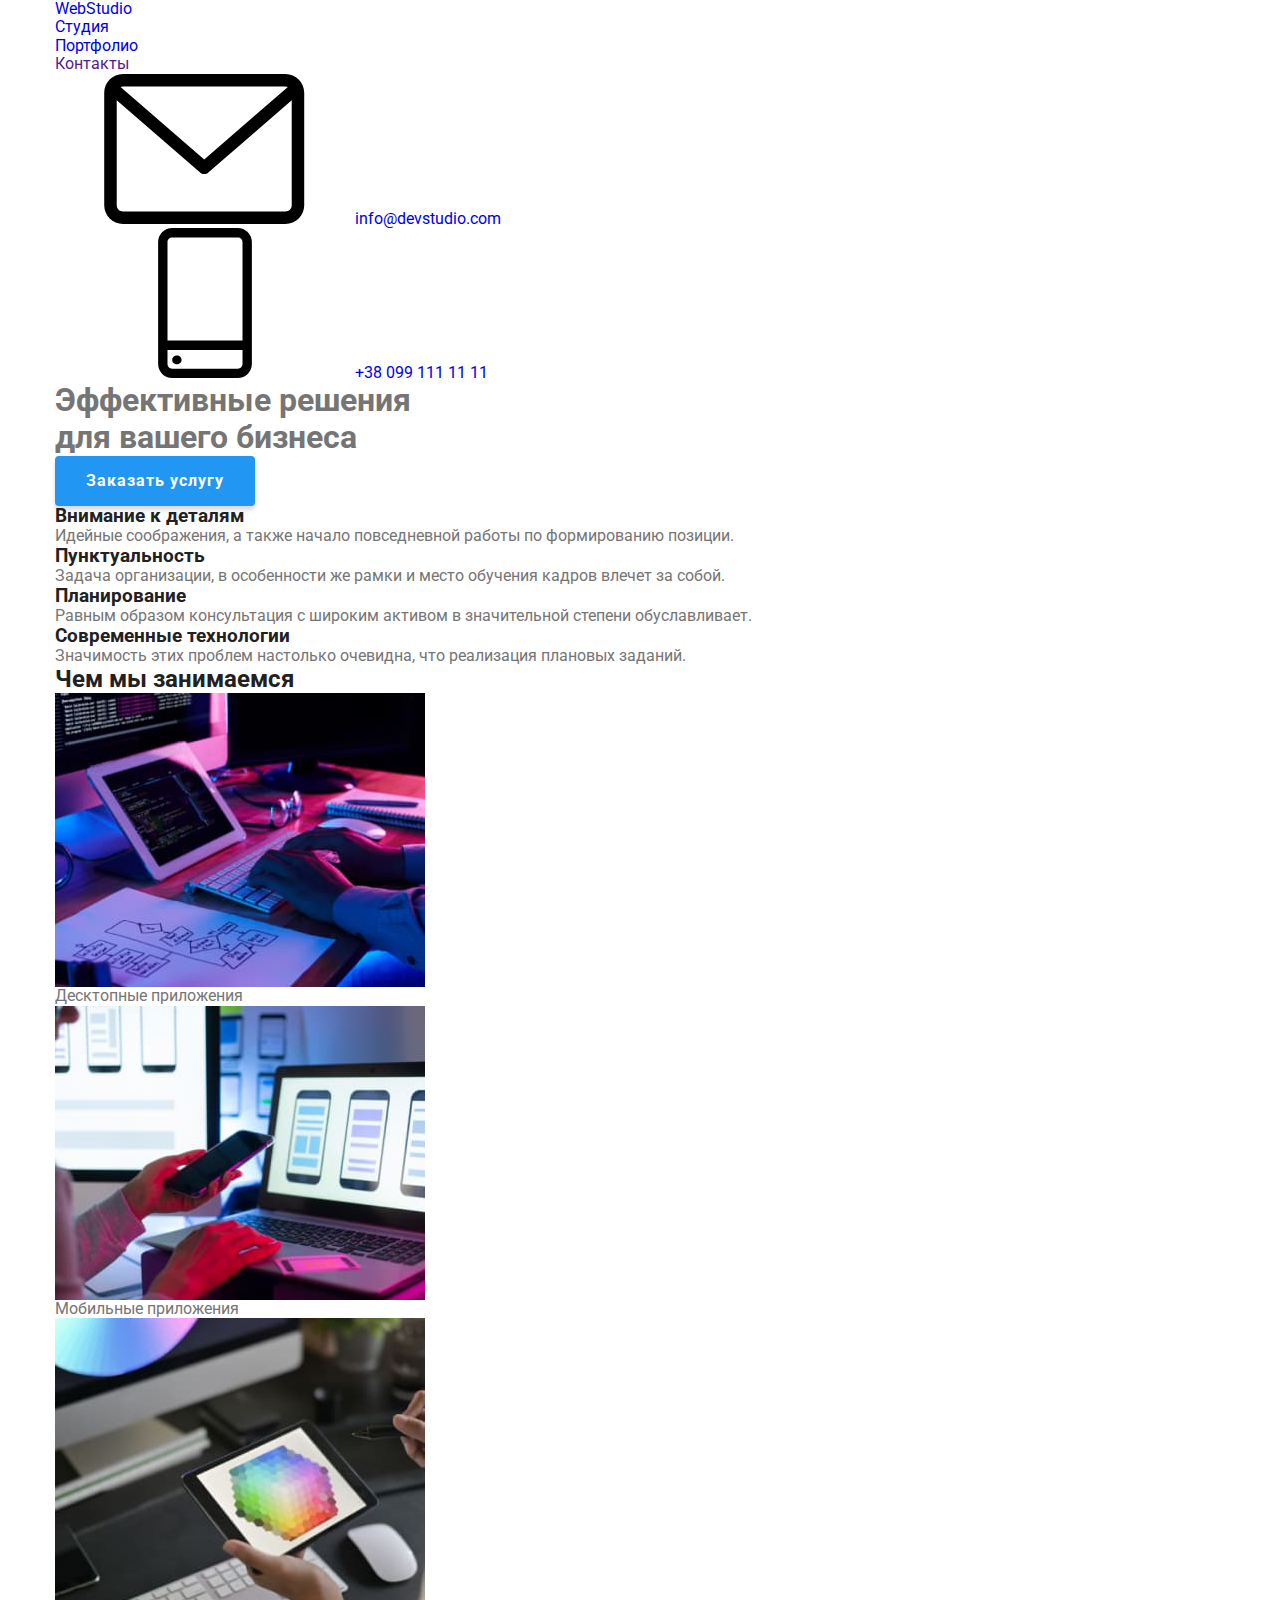
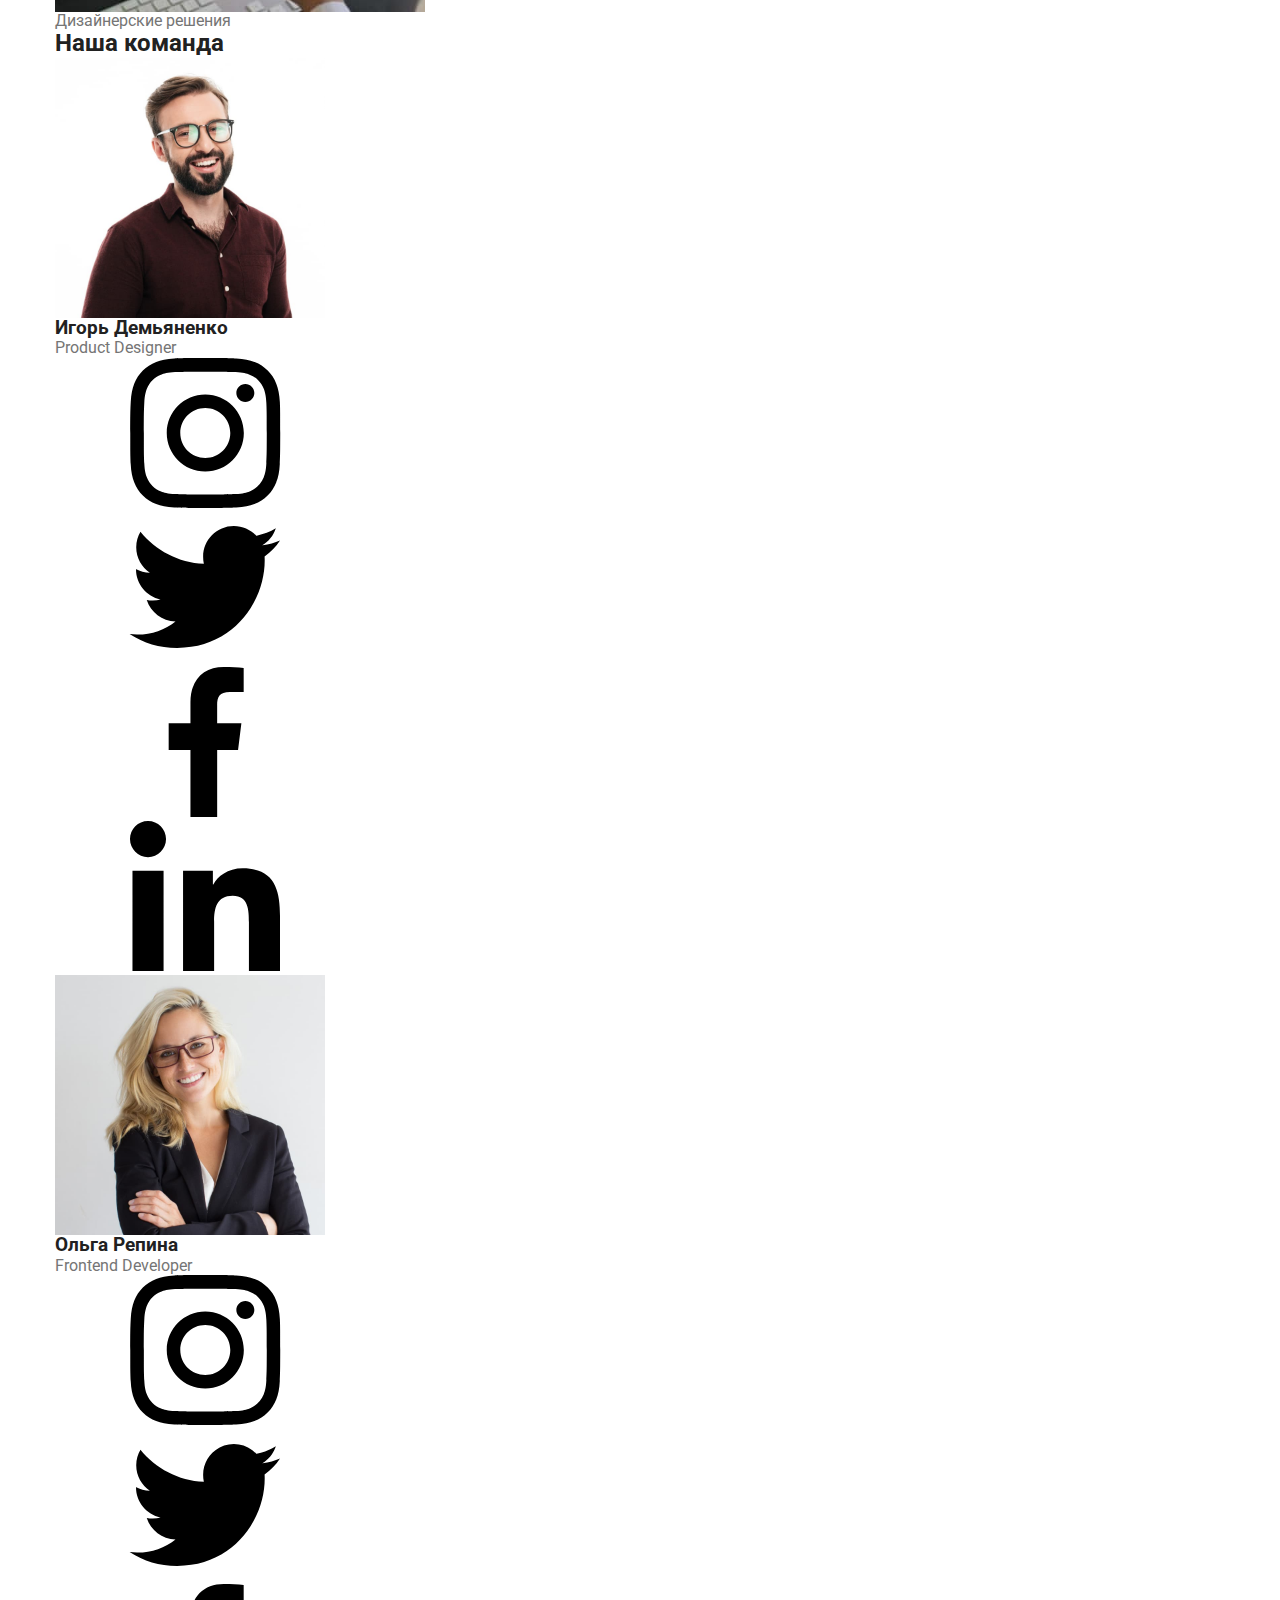
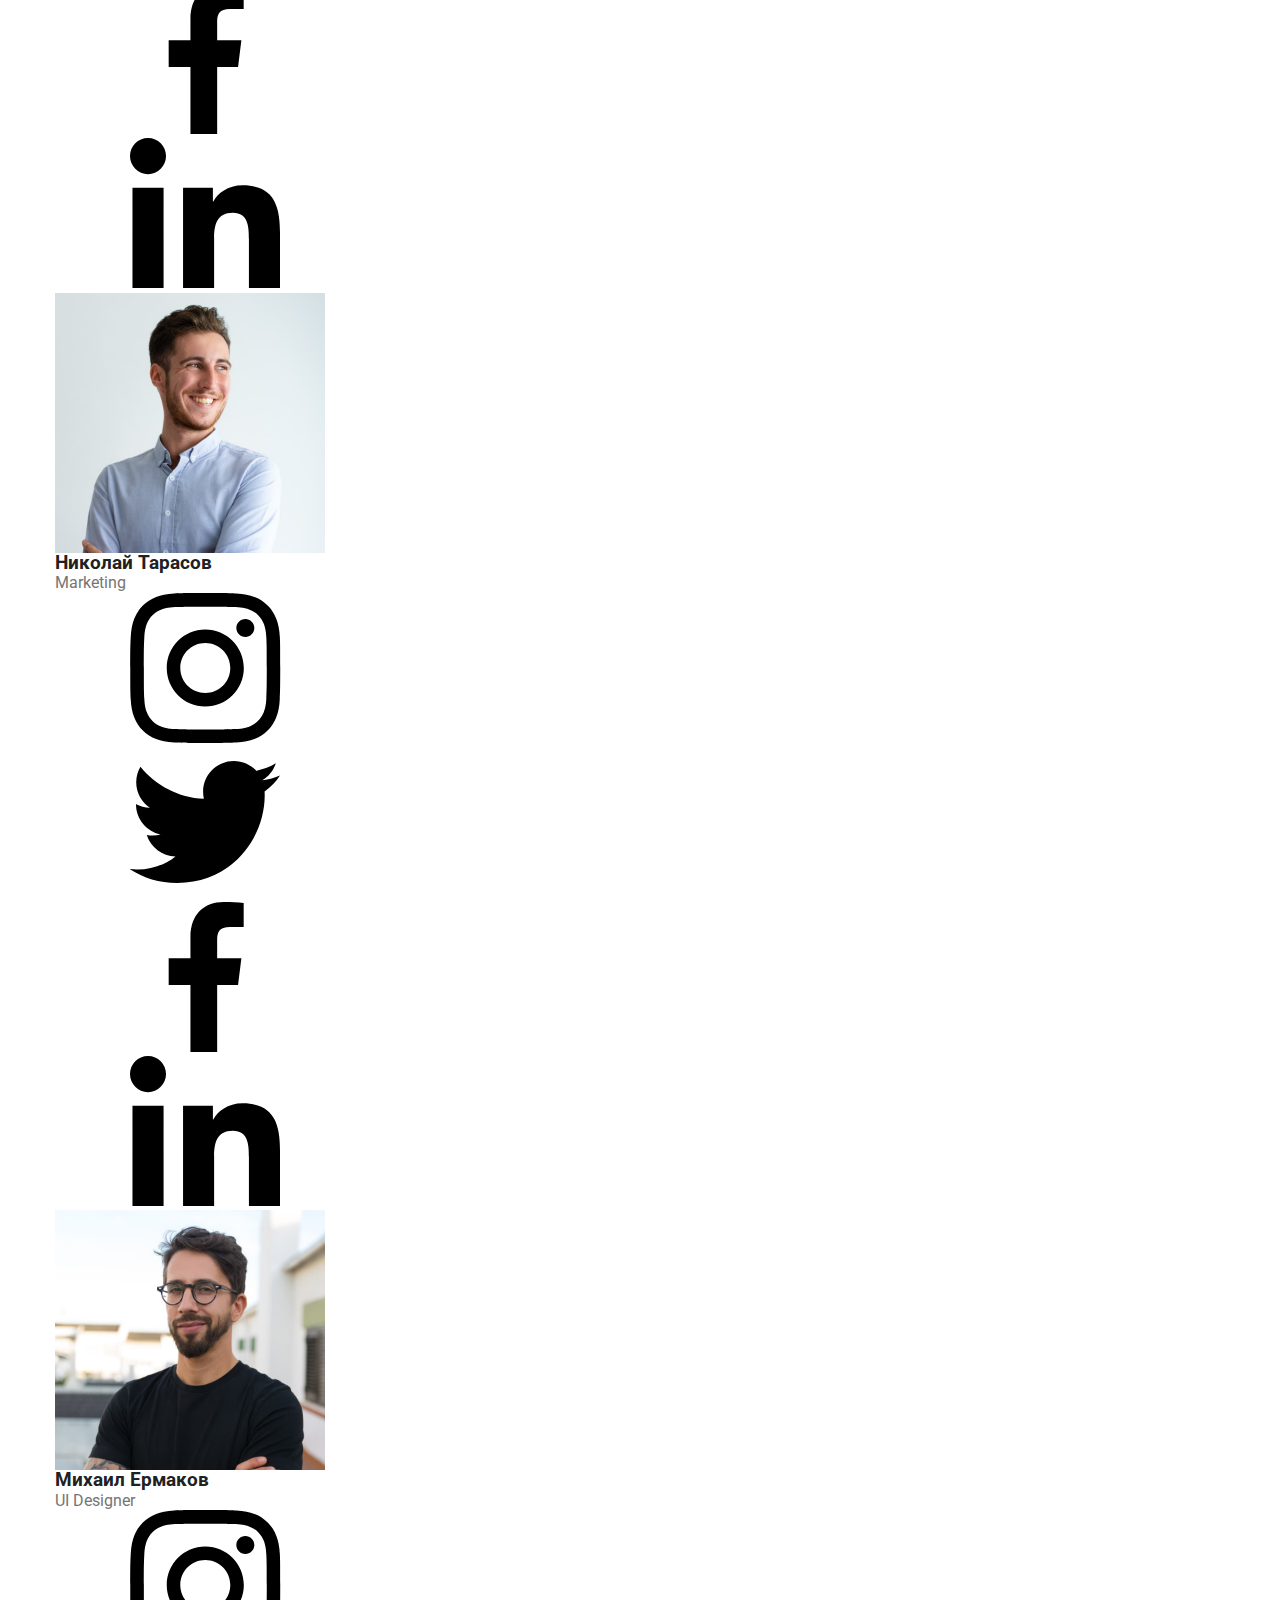
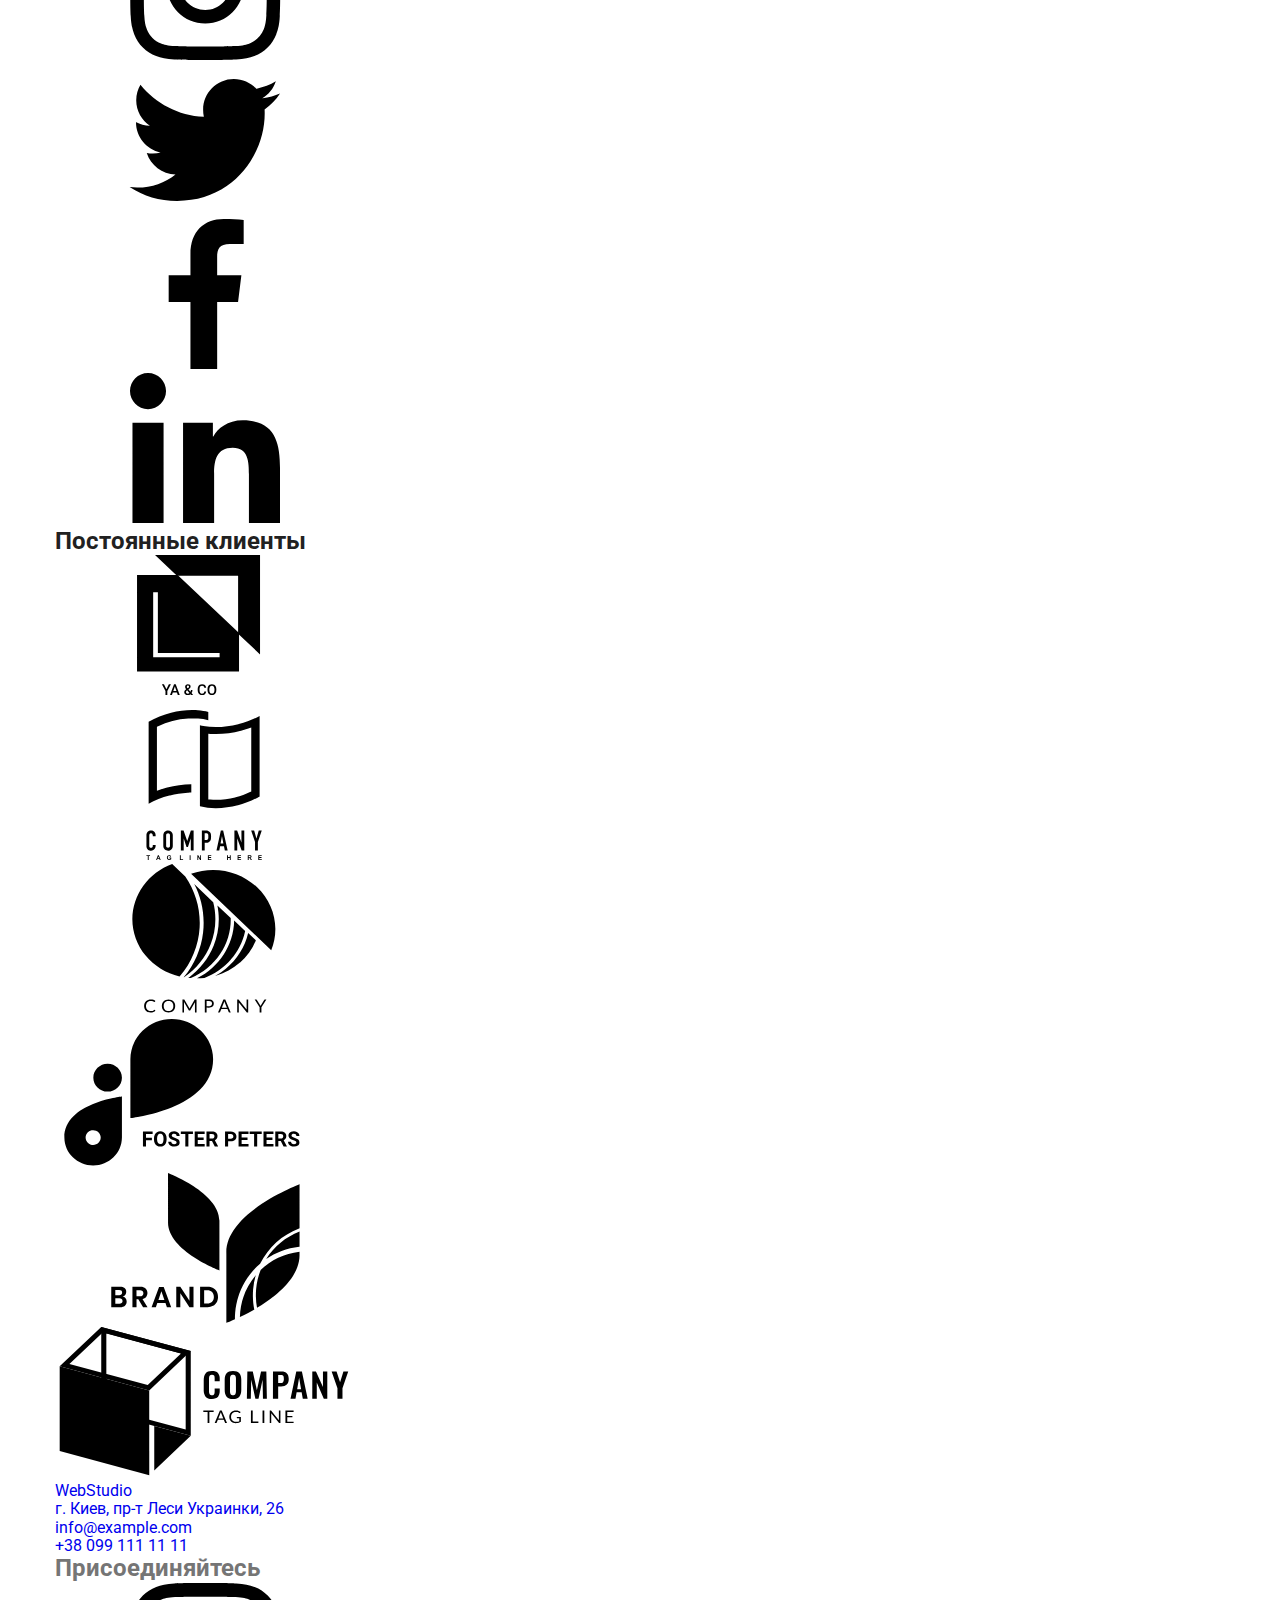
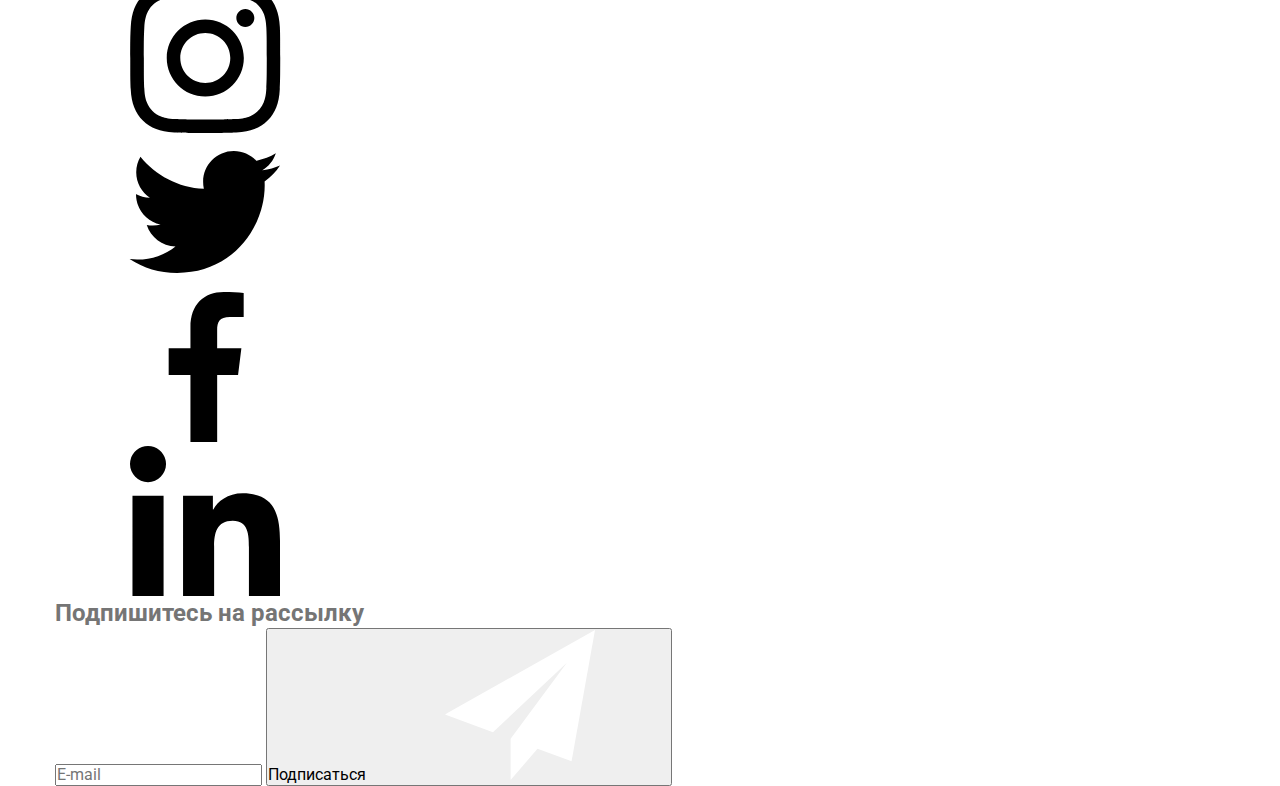
==== index.html @ 1bbe86c7 "Проводит частичный рефакторинг CSS-кода проекта и перевод на препроцессор SASS" ====
<!DOCTYPE html>
<html lang="ru">
  <head>
    <meta charset="UTF-8" />
    <meta name="viewport" content="width=device-width, initial-scale=1.0" />
    <title>Веб-студия</title>
    <link
      rel="stylesheet"
      href="https://cdnjs.cloudflare.com/ajax/libs/modern-normalize/1.0.0/modern-normalize.css"
    />
    <link
      href="https://fonts.googleapis.com/css2?family=Raleway:wght@700&family=Roboto:wght@400;500;700;900&display=swap"
      rel="stylesheet"
    />
    <link rel="stylesheet" href="./css/main.min.css" />
  </head>

  <body>
    <!--Шапка-->
    <header class="header">
      <div class="container">
        <nav class="navigation">
          <a
            href="./index.html"
            class="site-logo link"
            aria-label="логотип веб-студии"
            lang="en"
          >
            Web<span class="logo-half">Studio</span>
          </a>
          <ul class="site-nav list">
            <li class="site-nav-item">
              <a class="site-nav-link link current" href="./index.html"
                >Студия</a
              >
            </li>
            <li class="site-nav-item">
              <a class="site-nav-link link" href="./portfolio.html"
                >Портфолио</a
              >
            </li>
            <li class="site-nav-item">
              <a class="site-nav-link link" href="">Контакты</a>
            </li>
          </ul>
        </nav>
        <address class="address">
          <ul class="contacts-list list">
            <li class="contacts-list-item">
              <a
                class="contacts-list-link link"
                href="mailto:info@devstudio.com"
                ><svg class="contacts-list-icon envelope">
                  <use href="./images/svg/sprite.svg#envelope"></use></svg
                >info@devstudio.com</a
              >
            </li>
            <li class="contacts-list-item">
              <a class="contacts-list-link link" href="tel:+380991111111"
                ><svg class="contacts-list-icon smartphone">
                  <use href="./images/svg/sprite.svg#smartphone"></use></svg
                >+38 099 111 11 11</a
              >
            </li>
          </ul>
        </address>
      </div>
    </header>
    <main>
      <!--Герой-->
      <section class="hero">
        <div class="container">
          <h1 class="hero-title">
            Эффективные решения<br />для вашего бизнеса
          </h1>
          <button type="button" class="hero-btn" data-modal-open>Заказать услугу</button>
        </div>
      </section>

      <!--Преимущества веб-студии-->
      <section class="advantages-section">
        <div class="container">
          <h2 class="section-title" hidden>Преимущества веб-студии</h2>
          <ul class="advantages list">
            <li class="advantages-item attention">
              <h3 class="advantages-list-title title">Внимание к деталям</h3>
              <p class="advantages-list-item">
                Идейные соображения, а также начало повседневной работы по
                формированию позиции.
              </p>
            </li>
            <li class="advantages-item punctuality">
              <h3 class="advantages-list-title title">Пунктуальность</h3>
              <p class="advantages-list-item">
                Задача организации, в особенности же рамки и место обучения
                кадров влечет за собой.
              </p>
            </li>
            <li class="advantages-item planning">
              <h3 class="advantages-list-title title">Планирование</h3>
              <p class="advantages-list-item">
                Равным образом консультация с широким активом в значительной
                степени обуславливает.
              </p>
            </li>
            <li class="advantages-item technologies">
              <h3 class="advantages-list-title title">
                Современные технологии
              </h3>
              <p class="advantages-list-item">
                Значимость этих проблем настолько очевидна, что реализация
                плановых заданий.
              </p>
            </li>
          </ul>
        </div>
      </section>
      <!--Виды работ-->
      <section class="works-section">
        <div class="container">
          <h2 class="works-section-title title">Чем мы занимаемся</h2>
          <ul class="works list">
            <li class="works-item">
              <img
                src="./images/main_section_3/PC.jpg"
                alt="человек работает за компьютером"
                width="370"
                height="294"
              />
              <p class="works-item-desc">Десктопные приложения</p>
            </li>
            <li class="works-item">
              <img
                src="./images/main_section_3/mobile.jpg"
                alt="человек держит мобильный телефон"
                width="370"
                height="294"
              />
              <p class="works-item-desc">Мобильные приложения</p>
            </li>
            <li class="works-item">
              <img
                src="./images/main_section_3/color-palette.jpg"
                alt="палитра цветов на экране планшета"
                width="370"
                height="294"
              />
              <p class="works-item-desc">Дизайнерские решения</p>
            </li>
          </ul>
        </div>
      </section>
      <!--Команда-->
      <section class="team-section">
        <div class="container">
          <h2 class="team-section-title title">Наша команда</h2>
          <ul class="team list">
            <li class="team-list-item">
              <img
                src="./images/main_section_4/igor.jpg"
                alt="дизайнер игорь демьяненко"
                width="270"
                height="260"
              />
              <h3 class="team-list-title title">Игорь Демьяненко</h3>
              <p class="team-list-job" lang="en">Product Designer</p>
              <ul class="social-networks list">
                <li class="social-networks-item">
                  <a class="social-networks-link" href="">
                    <svg class="social-networks-svg">
                      <use href="./images/svg/sprite.svg#instagram"></use>
                    </svg>
                  </a>
                </li>
                <li class="social-networks-item">
                  <a class="social-networks-link" href="">
                    <svg class="social-networks-svg">
                      <use href="./images/svg/sprite.svg#twitter"></use>
                    </svg>
                  </a>
                </li>
                <li class="social-networks-item">
                  <a class="social-networks-link" href="">
                    <svg class="social-networks-svg">
                      <use href="./images/svg/sprite.svg#facebook"></use>
                    </svg>
                  </a>
                </li>
                <li class="social-networks-item">
                  <a class="social-networks-link" href="">
                    <svg class="social-networks-svg">
                      <use href="./images/svg/sprite.svg#linkedin"></use>
                    </svg>
                  </a>
                </li>
              </ul>
            </li>
            <li class="team-list-item">
              <img
                src="./images/main_section_4/olga.jpg"
                alt="разработчик ольга репина"
                width="270"
                height="260"
              />
              <h3 class="team-list-title title">Ольга Репина</h3>
              <p class="team-list-job" lang="en">Frontend Developer</p>
              <ul class="social-networks list">
                <li class="social-networks-item">
                  <a class="social-networks-link" href="">
                    <svg class="social-networks-svg">
                      <use href="./images/svg/sprite.svg#instagram"></use>
                    </svg>
                  </a>
                </li>
                <li class="social-networks-item">
                  <a class="social-networks-link" href="">
                    <svg class="social-networks-svg">
                      <use href="./images/svg/sprite.svg#twitter"></use>
                    </svg>
                  </a>
                </li>
                <li class="social-networks-item">
                  <a class="social-networks-link" href="">
                    <svg class="social-networks-svg">
                      <use href="./images/svg/sprite.svg#facebook"></use>
                    </svg>
                  </a>
                </li>
                <li class="social-networks-item">
                  <a class="social-networks-link" href="">
                    <svg class="social-networks-svg">
                      <use href="./images/svg/sprite.svg#linkedin"></use>
                    </svg>
                  </a>
                </li>
              </ul>
            </li>
            <li class="team-list-item">
              <img
                src="./images/main_section_4/nikolai.jpg"
                alt="маркетинг николай тарасов"
                width="270"
                height="260"
              />
              <h3 class="team-list-title title">Николай Тарасов</h3>
              <p class="team-list-job" lang="en">Marketing</p>
              <ul class="social-networks list">
                <li class="social-networks-item">
                  <a class="social-networks-link" href="">
                    <svg class="social-networks-svg">
                      <use href="./images/svg/sprite.svg#instagram"></use>
                    </svg>
                  </a>
                </li>
                <li class="social-networks-item">
                  <a class="social-networks-link" href="">
                    <svg class="social-networks-svg">
                      <use href="./images/svg/sprite.svg#twitter"></use>
                    </svg>
                  </a>
                </li>
                <li class="social-networks-item">
                  <a class="social-networks-link" href="">
                    <svg class="social-networks-svg">
                      <use href="./images/svg/sprite.svg#facebook"></use>
                    </svg>
                  </a>
                </li>
                <li class="social-networks-item">
                  <a class="social-networks-link" href="">
                    <svg class="social-networks-svg">
                      <use href="./images/svg/sprite.svg#linkedin"></use>
                    </svg>
                  </a>
                </li>
              </ul>
            </li>
            <li class="team-list-item">
              <img
                src="./images/main_section_4/mikhail.jpg"
                alt="дизайнер михаил ермаков"
                width="270"
                height="260"
              />
              <h3 class="team-list-title title">Михаил Ермаков</h3>
              <p class="team-list-job" lang="en">UI Designer</p>
              <ul class="social-networks list">
                <li class="social-networks-item">
                  <a class="social-networks-link" href="">
                    <svg class="social-networks-svg">
                      <use href="./images/svg/sprite.svg#instagram"></use>
                    </svg>
                  </a>
                </li>
                <li class="social-networks-item">
                  <a class="social-networks-link" href="">
                    <svg class="social-networks-svg">
                      <use href="./images/svg/sprite.svg#twitter"></use>
                    </svg>
                  </a>
                </li>
                <li class="social-networks-item">
                  <a class="social-networks-link" href="">
                    <svg class="social-networks-svg">
                      <use href="./images/svg/sprite.svg#facebook"></use>
                    </svg>
                  </a>
                </li>
                <li class="social-networks-item">
                  <a class="social-networks-link" href="">
                    <svg class="social-networks-svg">
                      <use href="./images/svg/sprite.svg#linkedin"></use>
                    </svg>
                  </a>
                </li>
              </ul>
            </li>
          </ul>
        </div>
      </section>
      <!--Клиенты-->
      <section class="clients-section">
        <div class="container">
          <h2 class="clients-section-title title">Постоянные клиенты</h2>
          <ul class="clients list">
            <li class="clients-list-item">
              <a class="clients-list-link" href=""
                ><svg class="clients-list-svg ya-co">
                  <use href="./images/svg/sprite.svg#logo-ya-co"></use></svg
              ></a>
            </li>
            <li class="clients-list-item">
              <a class="clients-list-link" href=""
                ><svg class="clients-list-svg tagline-here">
                  <use
                    href="./images/svg/sprite.svg#logo-tagline-here"
                  ></use></svg
              ></a>
            </li>
            <li class="clients-list-item">
              <a class="clients-list-link" href=""
                ><svg class="clients-list-svg company">
                  <use href="./images/svg/sprite.svg#logo-company"></use></svg
              ></a>
            </li>
            <li class="clients-list-item">
              <a class="clients-list-link" href=""
                ><svg class="clients-list-svg foster-peters">
                  <use
                    href="./images/svg/sprite.svg#logo-foster-peters"
                  ></use></svg
              ></a>
            </li>
            <li class="clients-list-item">
              <a class="clients-list-link" href=""
                ><svg class="clients-list-svg brand">
                  <use href="./images/svg/sprite.svg#logo-brand"></use></svg
              ></a>
            </li>
            <li class="clients-list-item">
              <a class="clients-list-link" href=""
                ><svg class="clients-list-svg tag-line">
                  <use href="./images/svg/sprite.svg#logo-tag-line"></use></svg
              ></a>
            </li>
          </ul>
        </div>
      </section>
    </main>
    <!--Подвал-->
    <footer class="footer">
      <div class="container">
        <div class="footer-contacts-list list">
          <a
            href="./index.html"
            class="site-logo link"
            aria-label="логотип веб-студии"
            lang="en"
            >Web<span class="logo-var">Studio</span>
          </a>
          <address class="address">
            <ul class="footer-list list">
              <li class="footer-list-item">
                <a
                  class="footer-list-link link"
                  href="https://goo.gl/maps/6B7yDmjmFDrhYiot9"
                  >г. Киев, пр-т Леси Украинки, 26</a
                >
              </li>
              <li class="footer-list-item">
                <a
                  class="footer-list-link-contact link"
                  href="mailto:info@example.com"
                  >info@example.com</a
                >
              </li>
              <li class="footer-list-item">
                <a
                  class="footer-list-link-contact link"
                  href="tel:+380991111111"
                  >+38 099 111 11 11</a
                >
              </li>
            </ul>
          </address>
        </div>
        <div class="footer-social-networks">
          <h2 class="social-networks-title">Присоединяйтесь</h2>
          <ul class="social-networks list">
            <li class="social-networks-item">
              <a class="social-networks-link" href="">
                <svg class="social-networks-svg">
                  <use href="./images/svg/sprite.svg#instagram"></use>
                </svg>
              </a>
            </li>
            <li class="social-networks-item">
              <a class="social-networks-link" href="">
                <svg class="social-networks-svg">
                  <use href="./images/svg/sprite.svg#twitter"></use>
                </svg>
              </a>
            </li>
            <li class="social-networks-item">
              <a class="social-networks-link" href="">
                <svg class="social-networks-svg">
                  <use href="./images/svg/sprite.svg#facebook"></use>
                </svg>
              </a>
            </li>
            <li class="social-networks-item">
              <a class="social-networks-link" href="">
                <svg class="social-networks-svg">
                  <use href="./images/svg/sprite.svg#linkedin"></use>
                </svg>
              </a>
            </li>
          </ul>
        </div>
        <div class="subscribe-section">
          <h2 class="subscribe-title">Подпишитесь на рассылку</h2>
          <form class="footer-subscribe-form" action="#" method="get">
            <input class="subscribe-form" type="text" name="subscribe-form" placeholder="E-mail">
            <button class="subscribe-btn" type="submit">
              <span>Подписаться</span>
              <svg class="subscribe-btn-svg">
                <use href="./images/svg/sprite.svg#icon-send"></use>
              </svg>
            </button>
          </form>
        </div>               
      </div>
    </footer>

    <div class="backdrop is-hidden" data-modal>
      <div class="wrapper-modal">
        <div class="modal-window">
          <button type="button" class="close-btn" data-modal-close>
            <svg class="close-btn-svg close">
              <use href="./images/svg/sprite.svg#close-modal-btn"></use>
            </svg></button>
          <form class="modal-form" action="#" method="get">
            <h2 class="modal-form-title">Оставьте свои данные, мы вам перезвоним</h2>
            <ul class="list">
              <li class="modal-form-field">
                <label class="modal-form-label" for="user-name">Имя</label>
                <input class="modal-form-input" type="text" name="user-name" id="user-name" placeholder=" " required
                  minlength="2">
                <svg class="modal-form-icon">
                  <use href="./images/svg/sprite.svg#person-black"></use>
                </svg>
              </li>
    
              <li class="modal-form-field">
                <label class="modal-form-label" for="user-phone">Телефон</label>
                <input class="modal-form-input" type="tel" name="user-phone" id="user-phone" placeholder=" " required>
                <svg class="modal-form-icon">
                  <use href="./images/svg/sprite.svg#phone-black"></use>
                </svg>
              </li>
    
              <li class="modal-form-field">
                <label class="modal-form-label" for="user-email">Почта</label>
                <input class="modal-form-input" type="email" name="user-email" id="user-email" placeholder=" " required>
                <svg class="modal-form-icon">
                  <use href="./images/svg/sprite.svg#email-black"></use>
                </svg>
              </li>
            </ul>
    
            <div class="modal-comment-field">
              <label class="modal-comment-label" for="comment">Комментарий</label>
              <textarea class="modal-comment-area" name="comment" id="comment" placeholder="Введите текст"></textarea>
            </div>
    
            <input class="modal-form-policy visually-hidden" type="checkbox" name="user-policy" value="accept-policy"
              id="user-policy">
            <label class="modal-policy-label" for="user-policy">Соглашаюсь с рассылкой и принимаю <a
                class="modal-policy-link" href="">Условия договора</a></label>

            <button type="submit" class="modal-btn">Отправить</button>       
    
          </form>
        </div>
      </div>
    </div>

    
    <script src="./js/modal.js"></script>
  </body>
</html>
---- css/main.min.css ----
:root{--main-font: "Roboto", sans-serif;--secondary-font: "Raleway", sans-serif;--primary-text-color: #757575;--title-text-color: #212121;--accent-color: #2196f3;--team-color: #f5f4fa;--background-color: #2f303a;--contacts-color: rgba(255, 255, 255, 0.6);--light-color: #ffffff;--logo-color: #000000;--line-color: #ececec;--social-networks-color: #afb1b8;--duration: 250ms;--timing-function: cubic-bezier(0.4, 0, 0.2, 1)}*,*::before,*::after{padding:0;margin:0}body{font-family:var(--main-font);font-style:normal;color:var(--primary-text-color);background:var(--light-color)}.list{list-style:none}.link{text-decoration:none}img{display:block}.address{font-style:normal}.title{color:var(--title-text-color)}.container{width:1200px;padding:0 15px;margin:0 auto}.visually-hidden{position:absolute !important;clip:rect(1px 1px 1px 1px);clip:rect(1px, 1px, 1px, 1px);padding:0 !important;border:0 !important;height:1px !important;width:1px !important;overflow:hidden}.backdrop{position:fixed;top:0;left:0;width:100%;height:100%;background-color:rgba(0,0,0,0.2);visibility:visible;opacity:1;transition:visibility var(--duration) var(--timing-function),opacity var(--duration) var(--timing-function);overflow-y:auto}.is-hidden{visibility:hidden;opacity:0;pointer-events:none}.wrapper-modal{display:flex;justify-content:center;align-items:center;min-height:100%;padding:15px}.modal-window{position:relative;display:block;width:528px;padding:40px;background:var(--light-color);box-shadow:0px 1px 3px rgba(0,0,0,0.12),0px 1px 1px rgba(0,0,0,0.14),0px 2px 1px rgba(0,0,0,0.2);border-radius:4px}.close-btn{position:absolute;top:8px;right:8px;display:flex;align-items:center;justify-content:center;width:30px;height:30px;background:var(--light-color);border:1px solid rgba(0,0,0,0.1);border-radius:50%;cursor:pointer}.close{width:18px;height:18px}.close-btn-svg:hover,.close-btn-svg:focus{fill:var(--accent-color)}.modal-form{display:flex;flex-direction:column}.modal-form-title{margin-bottom:12px;font-weight:bold;font-size:20px;line-height:1.15;text-align:center;letter-spacing:0.03em;color:var(--title-text-color)}.modal-form-field{position:relative}.modal-form-field:not(:last-child){margin-bottom:10px}.modal-form-label,.modal-comment-label{font-size:12px;line-height:1.166;letter-spacing:0.01em}.modal-form-input{display:block;width:100%;height:40px;margin-top:4px;padding-left:42px;border:1px solid rgba(33,33,33,0.2);border-radius:4px;cursor:pointer}.modal-form-input:focus,.modal-comment-area:focus{outline:none;border:1px solid var(--accent-color);transition:transform var(--duration) var(--timing-function)}.modal-form-icon{position:absolute;width:18px;height:18px;bottom:11px;left:12px}.modal-comment-area{width:100%;height:120px;margin-top:4px;padding:12px 16px;border:1px solid rgba(33,33,33,0.2);border-radius:4px;resize:none}.modal-comment-field{margin-top:10px;margin-bottom:20px}.modal-comment-area::placeholder{font-size:12px;line-height:1.17;letter-spacing:0.01em;color:rgba(117,117,117,0.5)}.modal-form-input:focus+.modal-form-icon{fill:var(--accent-color);transition:transform var(--duration) var(--timing-function)}.modal-policy-label{font-size:14px;line-height:1.714;letter-spacing:0.03em}.modal-policy-label::before{content:"";width:16px;height:15px;display:inline-block;border:1px solid var(--title-text-color);border-radius:2px;margin-right:8px;transition:transform var(--duration) var(--timing-function)}.modal-form-policy:checked+.modal-policy-label::before{background-image:url(../images/svg/icon-check.svg);border:none}.modal-policy-link{color:var(--accent-color)}.modal-btn{margin:30px 124px 0}.modal-btn,.hero-btn{width:200px;height:50px;font-weight:bold;font-size:16px;line-height:1, 875;letter-spacing:0.06em;color:var(--light-color);background:var(--accent-color);box-shadow:0px 4px 4px rgba(0,0,0,0.15);border-radius:4px;border:none;cursor:pointer}
/*# sourceMappingURL=main.min.css.map */
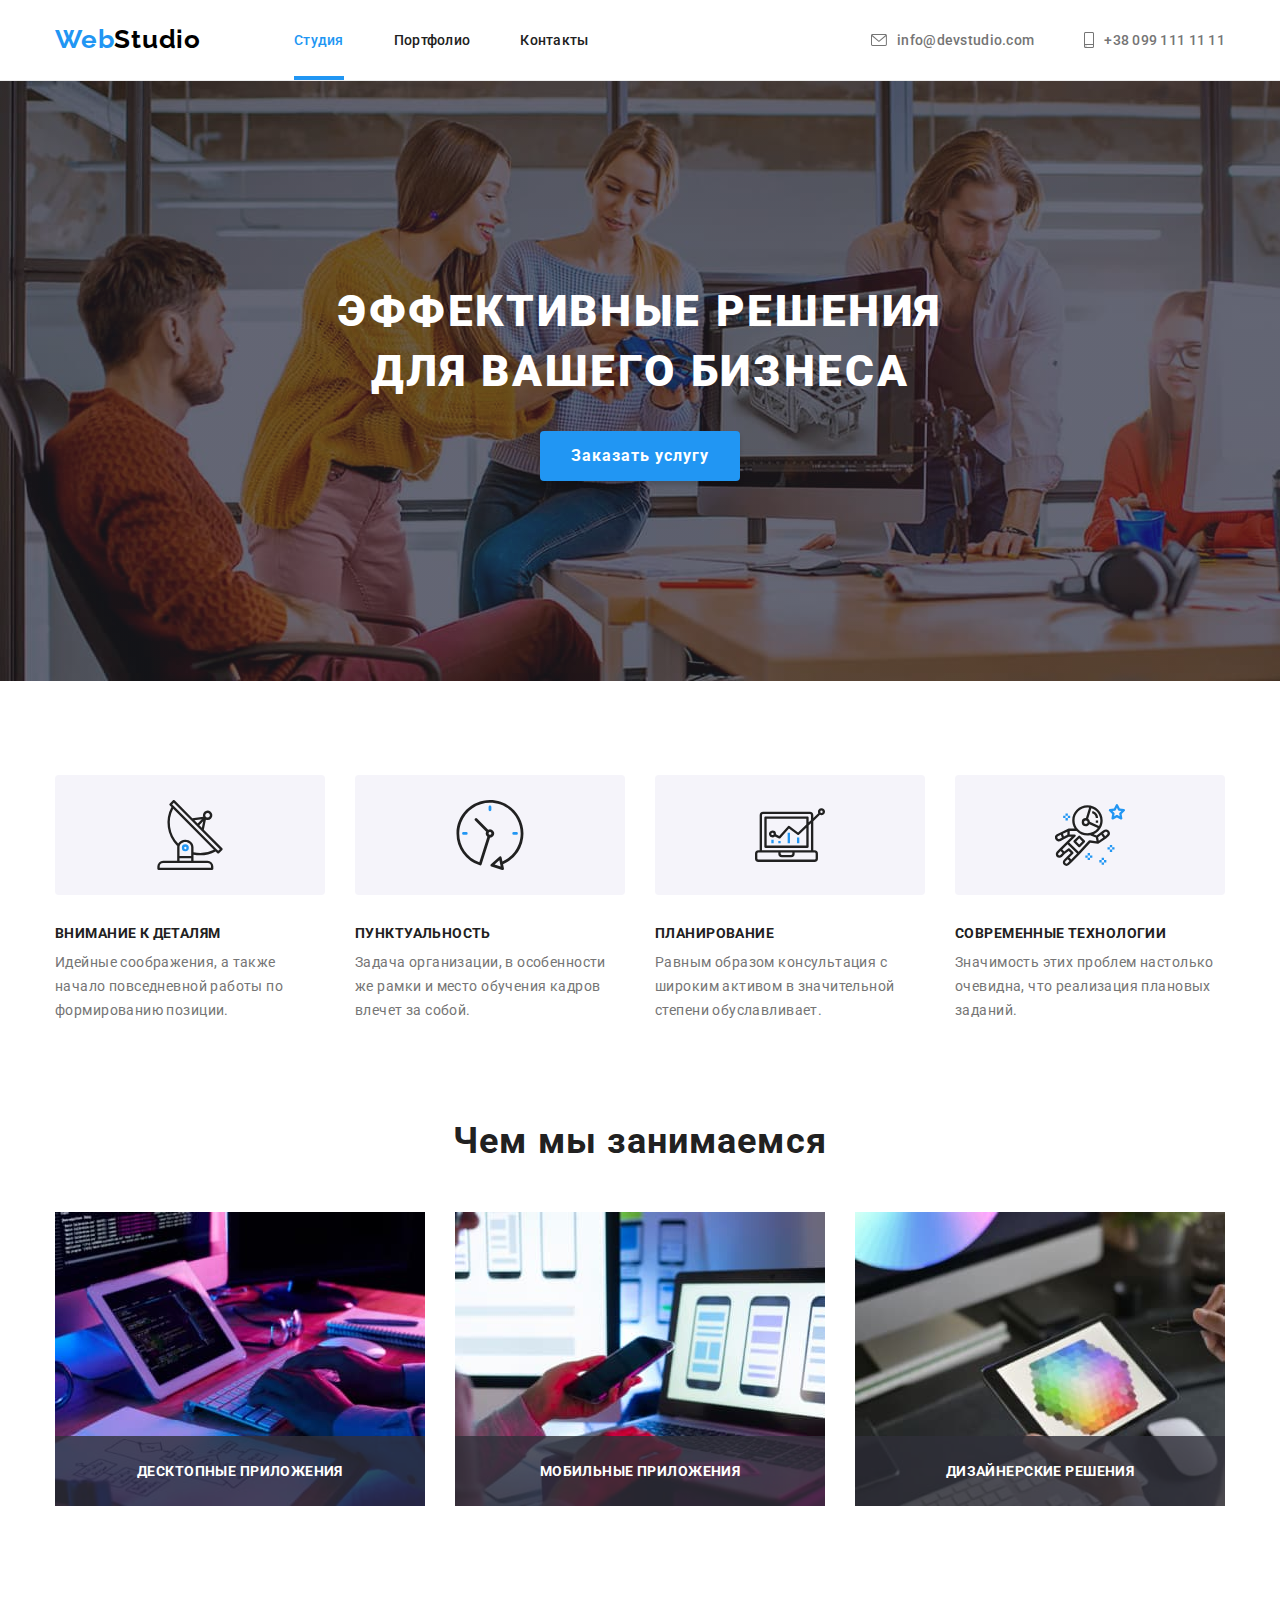
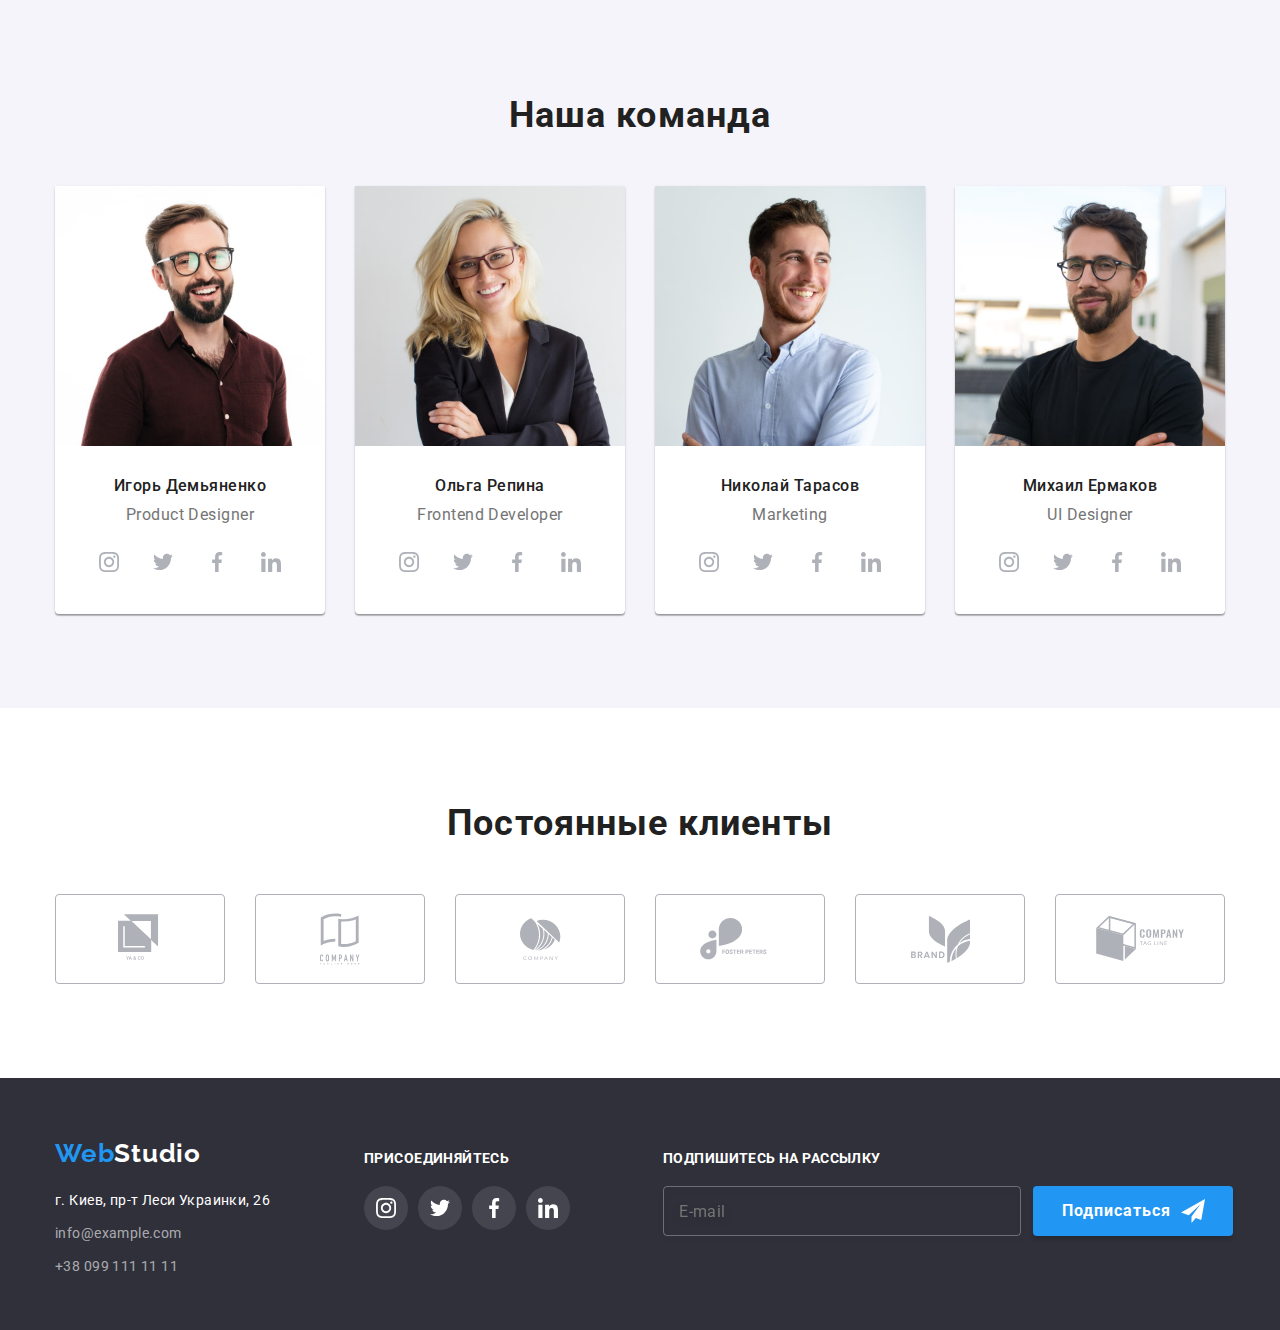
==== commit 87631bf7: "Проводит дальнейший рефакторинг CSS-кода проекта и перевод на препроцессор SASS" ====
--- a/index.html
+++ b/index.html
@@ -78,7 +78,7 @@
       </section>
 
       <!--Преимущества веб-студии-->
-      <section class="advantages-section">
+      <section class="section">
         <div class="container">
           <h2 class="section-title" hidden>Преимущества веб-студии</h2>
           <ul class="advantages list">
@@ -116,7 +116,7 @@
         </div>
       </section>
       <!--Виды работ-->
-      <section class="works-section">
+      <section class="works-section section">
         <div class="container">
           <h2 class="works-section-title title">Чем мы занимаемся</h2>
           <ul class="works list">
@@ -151,7 +151,7 @@
         </div>
       </section>
       <!--Команда-->
-      <section class="team-section">
+      <section class="team-section section">
         <div class="container">
           <h2 class="team-section-title title">Наша команда</h2>
           <ul class="team list">
@@ -319,7 +319,7 @@
         </div>
       </section>
       <!--Клиенты-->
-      <section class="clients-section">
+      <section class="section">
         <div class="container">
           <h2 class="clients-section-title title">Постоянные клиенты</h2>
           <ul class="clients list">
--- a/css/main.min.css
+++ b/css/main.min.css
@@ -1,2 +1,2 @@
-:root{--main-font: "Roboto", sans-serif;--secondary-font: "Raleway", sans-serif;--primary-text-color: #757575;--title-text-color: #212121;--accent-color: #2196f3;--team-color: #f5f4fa;--background-color: #2f303a;--contacts-color: rgba(255, 255, 255, 0.6);--light-color: #ffffff;--logo-color: #000000;--line-color: #ececec;--social-networks-color: #afb1b8;--duration: 250ms;--timing-function: cubic-bezier(0.4, 0, 0.2, 1)}*,*::before,*::after{padding:0;margin:0}body{font-family:var(--main-font);font-style:normal;color:var(--primary-text-color);background:var(--light-color)}.list{list-style:none}.link{text-decoration:none}img{display:block}.address{font-style:normal}.title{color:var(--title-text-color)}.container{width:1200px;padding:0 15px;margin:0 auto}.visually-hidden{position:absolute !important;clip:rect(1px 1px 1px 1px);clip:rect(1px, 1px, 1px, 1px);padding:0 !important;border:0 !important;height:1px !important;width:1px !important;overflow:hidden}.backdrop{position:fixed;top:0;left:0;width:100%;height:100%;background-color:rgba(0,0,0,0.2);visibility:visible;opacity:1;transition:visibility var(--duration) var(--timing-function),opacity var(--duration) var(--timing-function);overflow-y:auto}.is-hidden{visibility:hidden;opacity:0;pointer-events:none}.wrapper-modal{display:flex;justify-content:center;align-items:center;min-height:100%;padding:15px}.modal-window{position:relative;display:block;width:528px;padding:40px;background:var(--light-color);box-shadow:0px 1px 3px rgba(0,0,0,0.12),0px 1px 1px rgba(0,0,0,0.14),0px 2px 1px rgba(0,0,0,0.2);border-radius:4px}.close-btn{position:absolute;top:8px;right:8px;display:flex;align-items:center;justify-content:center;width:30px;height:30px;background:var(--light-color);border:1px solid rgba(0,0,0,0.1);border-radius:50%;cursor:pointer}.close{width:18px;height:18px}.close-btn-svg:hover,.close-btn-svg:focus{fill:var(--accent-color)}.modal-form{display:flex;flex-direction:column}.modal-form-title{margin-bottom:12px;font-weight:bold;font-size:20px;line-height:1.15;text-align:center;letter-spacing:0.03em;color:var(--title-text-color)}.modal-form-field{position:relative}.modal-form-field:not(:last-child){margin-bottom:10px}.modal-form-label,.modal-comment-label{font-size:12px;line-height:1.166;letter-spacing:0.01em}.modal-form-input{display:block;width:100%;height:40px;margin-top:4px;padding-left:42px;border:1px solid rgba(33,33,33,0.2);border-radius:4px;cursor:pointer}.modal-form-input:focus,.modal-comment-area:focus{outline:none;border:1px solid var(--accent-color);transition:transform var(--duration) var(--timing-function)}.modal-form-icon{position:absolute;width:18px;height:18px;bottom:11px;left:12px}.modal-comment-area{width:100%;height:120px;margin-top:4px;padding:12px 16px;border:1px solid rgba(33,33,33,0.2);border-radius:4px;resize:none}.modal-comment-field{margin-top:10px;margin-bottom:20px}.modal-comment-area::placeholder{font-size:12px;line-height:1.17;letter-spacing:0.01em;color:rgba(117,117,117,0.5)}.modal-form-input:focus+.modal-form-icon{fill:var(--accent-color);transition:transform var(--duration) var(--timing-function)}.modal-policy-label{font-size:14px;line-height:1.714;letter-spacing:0.03em}.modal-policy-label::before{content:"";width:16px;height:15px;display:inline-block;border:1px solid var(--title-text-color);border-radius:2px;margin-right:8px;transition:transform var(--duration) var(--timing-function)}.modal-form-policy:checked+.modal-policy-label::before{background-image:url(../images/svg/icon-check.svg);border:none}.modal-policy-link{color:var(--accent-color)}.modal-btn{margin:30px 124px 0}.modal-btn,.hero-btn{width:200px;height:50px;font-weight:bold;font-size:16px;line-height:1, 875;letter-spacing:0.06em;color:var(--light-color);background:var(--accent-color);box-shadow:0px 4px 4px rgba(0,0,0,0.15);border-radius:4px;border:none;cursor:pointer}
+.visually-hidden{position:absolute !important;clip:rect(1px 1px 1px 1px);clip:rect(1px, 1px, 1px, 1px);padding:0 !important;border:0 !important;height:1px !important;width:1px !important;overflow:hidden}*,*::before,*::after{padding:0;margin:0}body{font-family:"Roboto",sans-serif;font-style:normal;color:#757575;background:#fff}.list{list-style:none}.link{text-decoration:none}img{display:block}.address{font-style:normal}.section{padding-top:94px;padding-bottom:94px}.title{color:#212121}.container{width:1200px;padding:0 15px;margin:0 auto}.site-logo{margin-right:93px;color:#2196f3;font-family:"Raleway",sans-serif;font-weight:bold;font-size:26px;line-height:1.192;letter-spacing:0.03em}.logo-half{color:#000}.navigation .site-logo{padding-top:24px;padding-bottom:25px}.navigation{display:flex;align-items:center}.site-nav{display:flex}.site-nav-item{display:flex}.site-nav-item:not(:last-child){margin-right:50px}.site-nav-item .link,.contacts-list-item .link{padding:32px 0px}.site-nav-link{color:#212121;font-weight:500;font-size:14px;line-height:1.143;letter-spacing:0.02em;transition:color 250ms cubic-bezier(0.4, 0, 0.2, 1)}.site-nav-link:hover,.site-nav-link:focus{color:#2196f3}.current{position:relative;color:#2196f3}.current::after{content:"";position:absolute;left:0;bottom:0;display:block;width:100%;height:4px;background-color:#2196f3}.contacts-list{display:flex}.contacts-list-item:first-child{margin-right:50px}.contacts-list-link{display:flex;align-items:center;justify-content:center;color:#757575;font-weight:500;font-size:14px;line-height:1.143;letter-spacing:0.02em;transition:color 250ms cubic-bezier(0.4, 0, 0.2, 1)}.contacts-list-link:hover,.contacts-list-link:focus{color:#2196f3}.contacts-list-icon{margin-right:10px;fill:#757575;transition:fill 250ms cubic-bezier(0.4, 0, 0.2, 1)}.envelope{width:16px;height:12px}.smartphone{width:10px;height:16px}.contacts-list-link:hover .contacts-list-icon,.contacts-list-link:focus .contacts-list-icon{fill:#2196f3}.site-nav-item .link,.contacts-list-item .link{padding:32px 0px}.backdrop{position:fixed;top:0;left:0;width:100%;height:100%;background-color:rgba(0,0,0,0.2);visibility:visible;opacity:1;transition:visibility 250ms cubic-bezier(0.4, 0, 0.2, 1),opacity 250ms cubic-bezier(0.4, 0, 0.2, 1);overflow-y:auto}.is-hidden{visibility:hidden;opacity:0;pointer-events:none}.wrapper-modal{display:flex;justify-content:center;align-items:center;min-height:100%;padding:15px}.modal-window{position:relative;display:block;width:528px;padding:40px;background:#fff;box-shadow:0px 1px 3px rgba(0,0,0,0.12),0px 1px 1px rgba(0,0,0,0.14),0px 2px 1px rgba(0,0,0,0.2);border-radius:4px}.close-btn{position:absolute;top:8px;right:8px;display:flex;align-items:center;justify-content:center;width:30px;height:30px;background:#fff;border:1px solid rgba(0,0,0,0.1);border-radius:50%;cursor:pointer}.close{width:18px;height:18px}.close-btn-svg:hover,.close-btn-svg:focus{fill:#2196f3}.modal-form{display:flex;flex-direction:column}.modal-form-title{margin-bottom:12px;font-weight:bold;font-size:20px;line-height:1.15;text-align:center;letter-spacing:0.03em;color:#212121}.modal-form-field{position:relative}.modal-form-field:not(:last-child){margin-bottom:10px}.modal-form-label,.modal-comment-label{font-size:12px;line-height:1.166;letter-spacing:0.01em}.modal-form-input{display:block;width:100%;height:40px;margin-top:4px;padding-left:42px;border:1px solid rgba(33,33,33,0.2);border-radius:4px;cursor:pointer}.modal-form-input:focus,.modal-comment-area:focus{outline:none;border:1px solid #2196f3;transition:transform 250ms cubic-bezier(0.4, 0, 0.2, 1)}.modal-form-icon{position:absolute;width:18px;height:18px;bottom:11px;left:12px}.modal-comment-area{width:100%;height:120px;margin-top:4px;padding:12px 16px;border:1px solid rgba(33,33,33,0.2);border-radius:4px;resize:none}.modal-comment-field{margin-top:10px;margin-bottom:20px}.modal-comment-area::placeholder{font-size:12px;line-height:1.17;letter-spacing:0.01em;color:rgba(117,117,117,0.5)}.modal-form-input:focus+.modal-form-icon{fill:#2196f3;transition:transform 250ms cubic-bezier(0.4, 0, 0.2, 1)}.modal-policy-label{font-size:14px;line-height:1.714;letter-spacing:0.03em}.modal-policy-label::before{content:"";width:16px;height:15px;display:inline-block;border:1px solid #212121;border-radius:2px;margin-right:8px;transition:transform 250ms cubic-bezier(0.4, 0, 0.2, 1)}.modal-form-policy:checked+.modal-policy-label::before{background-image:url(../images/svg/icon-check.svg);border:none}.modal-policy-link{color:#2196f3}.modal-btn{margin:30px 124px 0}.modal-btn,.hero-btn{width:200px;height:50px;font-weight:bold;font-size:16px;line-height:1, 875;letter-spacing:0.06em;color:#fff;background:#2196f3;box-shadow:0px 4px 4px rgba(0,0,0,0.15);border-radius:4px;border:none;cursor:pointer}.social-networks{display:flex;justify-content:center}.social-networks-link{display:flex;align-items:center;justify-content:center;width:44px;height:44px;border-radius:50%;background-color:#fff;transition:background-color 250ms cubic-bezier(0.4, 0, 0.2, 1)}.social-networks-link:hover,.social-networks-link:focus{background-color:#2196f3}.social-networks-item:not(:last-child){margin-right:10px}.social-networks-svg{width:20px;height:20px;fill:#afb1b8;transition:fill 250ms cubic-bezier(0.4, 0, 0.2, 1)}.social-networks-link:hover .social-networks-svg,.social-networks-link:focus .social-networks-svg{fill:#fff}.subscribe-section{padding-top:72px;padding-bottom:94px;margin-left:93px}.subscribe-title{font-weight:bold;font-size:14px;line-height:1, 142;letter-spacing:0.03em;text-transform:uppercase;color:#fff}.footer-subscribe-form{display:flex;padding-top:20px}.subscribe-form{width:358px;height:50px;padding-left:15px;border:1px solid rgba(255,255,255,0.3);box-sizing:border-box;filter:drop-shadow(0px 4px 4px rgba(0,0,0,0.15));border-radius:4px;background-color:transparent;font-size:16px;line-height:1.25;align-items:center;letter-spacing:0.03em;color:rgba(255,255,255,0.6)}.subscribe-form:focus{outline:none}.subscribe-btn{width:200px;height:50px;margin-left:12px;padding-left:29px;font-weight:bold;font-size:16px;line-height:1, 875;display:flex;align-items:center;text-align:center;letter-spacing:0.06em;color:#fff;background:#2196f3;box-shadow:0px 4px 4px rgba(0,0,0,0.15);border-radius:4px;border:none}.subscribe-btn-svg{width:24px;height:24px;margin-left:10px}.header{border-bottom:1px solid #ececec}.header .container{display:flex;align-items:center;height:80px}.header .address{margin-left:auto}.hero{max-width:1600px;height:600px;margin-left:auto;margin-right:auto;background-repeat:no-repeat;background-size:cover;background-image:linear-gradient(rgba(47,48,58,0.4), rgba(47,48,58,0.4)),url(../images/main_section_1/hero-bg-img.jpg);background-color:#2f303a}.hero .container{display:flex;flex-direction:column;align-items:center;justify-content:center;height:600px}.hero-title{width:696px;margin-bottom:30px;color:#fff;font-weight:900;font-size:44px;line-height:1.364;text-align:center;letter-spacing:0.06em;text-transform:uppercase}.advantages{display:flex;flex-wrap:wrap}.advantages-list-title{margin-bottom:10px;font-weight:bold;font-size:14px;line-height:1.143;letter-spacing:0.03em;text-transform:uppercase}.advantages-list-title::before{content:"";display:block;width:270px;height:120px;background-repeat:no-repeat;background-position:center;background-color:#f5f4fa;border-radius:4px;margin-bottom:30px}.attention .advantages-list-title::before{background-image:url(../images/svg/antenna.svg)}.punctuality .advantages-list-title::before{background-image:url(../images/svg/clock.svg)}.planning .advantages-list-title::before{background-image:url(../images/svg/diagram.svg)}.technologies .advantages-list-title::before{background-image:url(../images/svg/astronaut.svg)}.advantages-item{width:270px;height:251px}.advantages-item:not(:last-child){margin-right:30px}.advantages-list-item{height:75px;font-weight:normal;font-size:14px;line-height:1.714;letter-spacing:0.03em}.works-section-title,.team-section-title{margin-bottom:50px;font-weight:bold;font-size:36px;line-height:1.167;text-align:center;letter-spacing:0.03em}.works-section{padding-top:0}.works{display:flex;flex-wrap:wrap}.works-item{position:relative;display:block}.works-item:not(:last-child){margin-right:30px}.works-item-desc{content:"";position:absolute;left:0;bottom:0;display:block;width:100%;height:70px;padding:27px 0;font-weight:bold;font-size:14px;line-height:16px;text-align:center;letter-spacing:0.03em;text-transform:uppercase;color:#fff;background-color:rgba(47,48,58,0.8)}.team{display:flex;flex-wrap:wrap}.works-section-title,.team-section-title{margin-bottom:50px;font-weight:bold;font-size:36px;line-height:1.167;text-align:center;letter-spacing:0.03em}.team-list-item{width:270px;height:428px;padding-bottom:30px;box-shadow:0px 1px 3px rgba(0,0,0,0.12),0px 1px 1px rgba(0,0,0,0.14),0px 2px 1px rgba(0,0,0,0.2);border-radius:0px 0px 4px 4px;background:#fff}.team-list-item:not(:last-child){margin-right:30px}.team-list-title{margin-top:30px;margin-bottom:10px;font-weight:500;font-size:16px;line-height:1.187;text-align:center;letter-spacing:0.03em}.team-list-job{margin-bottom:16px;font-weight:normal;font-size:16px;line-height:1.187;text-align:center;letter-spacing:0.03em}.team-section{height:708px;background-color:#f5f4fa}.clients{display:flex;flex-wrap:wrap;justify-content:center}.clients-section-title{margin-bottom:50px;font-weight:bold;font-size:36px;line-height:42px;text-align:center;letter-spacing:0.03em}.clients-list-link{display:flex;align-items:center;justify-content:center;width:170px;height:90px;border:1px solid #afb1b8;box-sizing:border-box;border-radius:4px;transition:border 250ms cubic-bezier(0.4, 0, 0.2, 1)}.clients-list-link:hover,.clients-list-link:focus{border:1px solid #2196f3}.clients-list-item:not(:last-child){margin-right:30px}.clients-list-svg{fill:#afb1b8;transition:fill 250ms cubic-bezier(0.4, 0, 0.2, 1)}.ya-co{width:44.27px;height:49.23px}.tagline-here{width:40px;height:52px}.company{width:41px;height:42.6px}.foster-peters{width:79.66px;height:42.22px}.brand{width:59px;height:47px}.tag-line{width:88.48px;height:45.44px}.clients-list-link:hover .clients-list-svg,.clients-list-link:focus .clients-list-svg{fill:#2196f3}.footer{display:flex;height:252px;background-color:#2f303a}.footer .container{display:flex}.logo-var{color:#fff}.footer-contacts-list{padding:60px 0px;margin-right:70px}.footer .address{width:231px;margin-top:20px}.footer-list-item:not(:last-child){margin-bottom:9px}.footer-list-link{color:#fff;font-weight:normal;font-size:14px;line-height:1.714;letter-spacing:0.03em;transition:color 250ms cubic-bezier(0.4, 0, 0.2, 1)}.footer-list-link-contact{color:rgba(255,255,255,0.6);font-weight:normal;font-size:14px;line-height:1.714;letter-spacing:0.03em;transition:color 250ms cubic-bezier(0.4, 0, 0.2, 1)}.footer-list-link:hover,.footer-list-link:focus,.footer-list-link-contact:hover,.footer-list-link-contact:focus{color:#2196f3}.footer-social-networks{padding-top:72px;padding-bottom:100px}.social-networks-title{margin-bottom:20px;font-weight:bold;font-size:14px;line-height:16px;letter-spacing:0.03em;text-transform:uppercase;color:#fff}.footer .social-networks-link{background-color:rgba(255,255,255,0.1);transition:background-color 250ms cubic-bezier(0.4, 0, 0.2, 1)}.footer .social-networks-svg{width:20px;height:20px;fill:#fff}.social-networks-link:hover,.social-networks-link:focus{background-color:#2196f3}
 /*# sourceMappingURL=main.min.css.map */